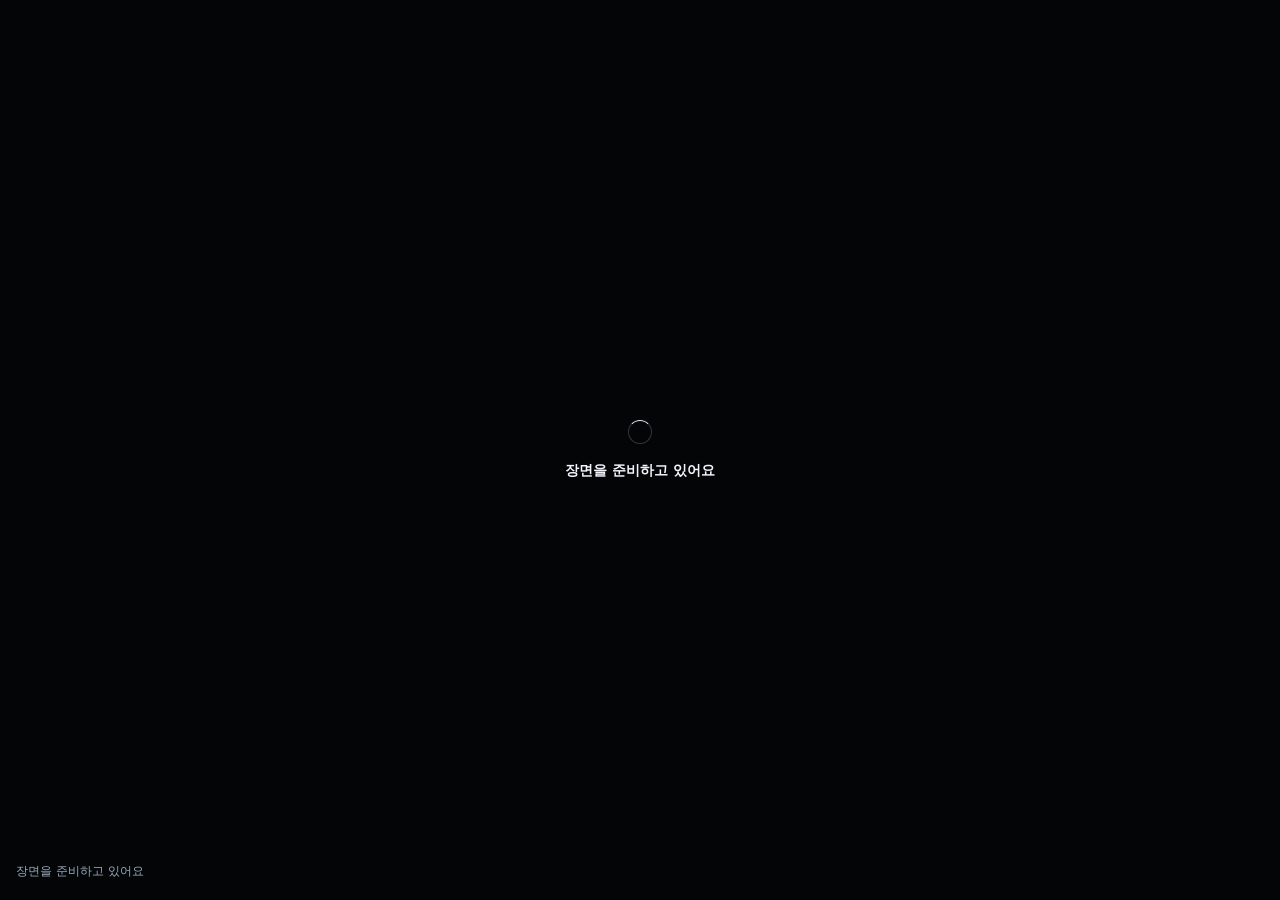
==== embed-example.html @ 719fa4ab "Publish interactive cassette viewer and iframe transition API" ====
<!doctype html><html lang="ko"><head><meta charset="utf-8"><meta name="viewport" content="width=device-width,initial-scale=1"><title>기억의 안쪽으로 · 삽입 예제</title><link rel="icon" href="data:,"><style>*{box-sizing:border-box}body{margin:0;background:#030507;color:#edf2fb;font:16px system-ui}iframe{width:100%;height:100dvh;border:0;position:fixed;inset:0;transition:opacity .35s}iframe.finished{opacity:0;pointer-events:none}main{height:100dvh;display:grid;place-content:center;text-align:center;padding:24px}button{font:inherit;padding:12px 22px;border:1px solid #fff4;border-radius:28px;background:transparent;color:inherit;cursor:pointer}#state{font-size:12px;color:#9caabc;position:fixed;bottom:8px;left:16px;z-index:3;pointer-events:none}</style></head><body><main><h1>다음 이야기</h1><p>여기에 연결할 웹페이지의 콘텐츠를 넣으세요.</p><button id="again">다시 바라보기</button></main><iframe id="memory" title="기억의 안쪽으로" allow="fullscreen" loading="eager"></iframe><p id="state" role="status">장면을 준비하고 있어요</p><script>
const frame=document.getElementById('memory'),status=document.getElementById('state');
// In production use your published address, or pass ?viewer=https://.../ .
const address=new URLSearchParams(location.search).get('viewer')||'./';
const source=new URL(address,location.href);if(!['https:','http:'].includes(source.protocol))throw Error('HTTP(S) viewer required');frame.src=source.href;
function command(command,extra={}){frame.contentWindow.postMessage({channel:'memory-tape',version:1,command,...extra},source.origin);}
window.addEventListener('message',e=>{if(e.source!==frame.contentWindow||e.origin!==source.origin||e.data?.channel!=='memory-tape'||e.data.version!==1)return;const event=e.data.event;document.body.dataset.event=event;status.textContent=event==='ready'?'드래그 · 스크롤 · 테이프 안으로':event==='start'?'':event==='complete'?'전환 완료':event==='error'?'장면을 열 수 없습니다':'';if(event==='covered'||event==='complete')frame.classList.add('finished');});
document.getElementById('again').onclick=()=>{frame.classList.remove('finished');command('reset');status.textContent='드래그 · 스크롤 · 테이프 안으로';};
</script></body></html>
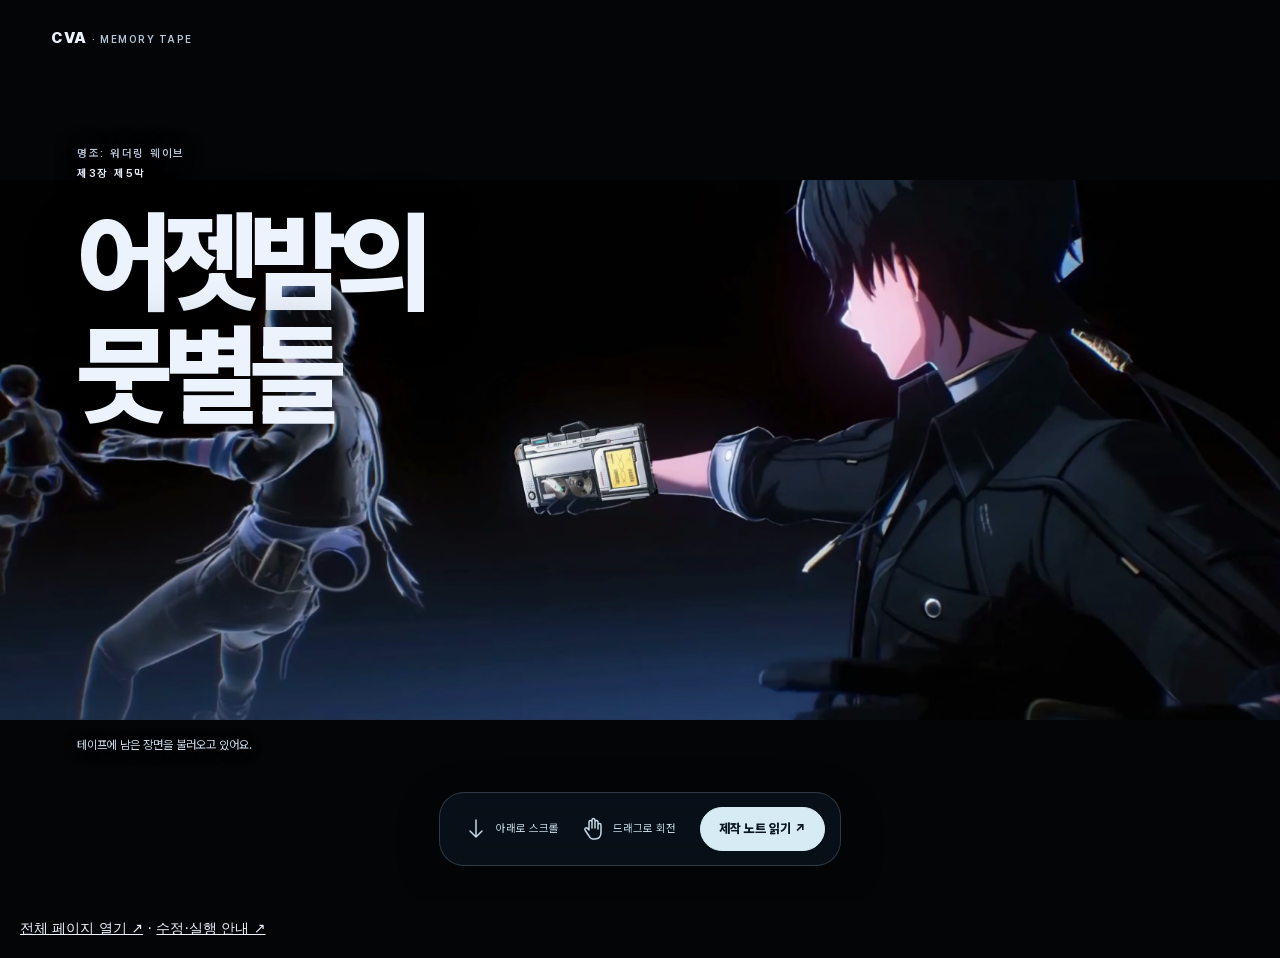
==== commit 6dc92c75: "Connect the current cinematic viewer and public source metadata Publish the current single-owner sce" ====
--- a/embed-example.html
+++ b/embed-example.html
@@ -1,9 +1 @@
-<!doctype html><html lang="ko"><head><meta charset="utf-8"><meta name="viewport" content="width=device-width,initial-scale=1"><title>기억의 안쪽으로 · 삽입 예제</title><link rel="icon" href="data:,"><style>*{box-sizing:border-box}body{margin:0;background:#030507;color:#edf2fb;font:16px system-ui}iframe{width:100%;height:100dvh;border:0;position:fixed;inset:0;transition:opacity .35s}iframe.finished{opacity:0;pointer-events:none}main{height:100dvh;display:grid;place-content:center;text-align:center;padding:24px}button{font:inherit;padding:12px 22px;border:1px solid #fff4;border-radius:28px;background:transparent;color:inherit;cursor:pointer}#state{font-size:12px;color:#9caabc;position:fixed;bottom:8px;left:16px;z-index:3;pointer-events:none}</style></head><body><main><h1>다음 이야기</h1><p>여기에 연결할 웹페이지의 콘텐츠를 넣으세요.</p><button id="again">다시 바라보기</button></main><iframe id="memory" title="기억의 안쪽으로" allow="fullscreen" loading="eager"></iframe><p id="state" role="status">장면을 준비하고 있어요</p><script>
-const frame=document.getElementById('memory'),status=document.getElementById('state');
-// In production use your published address, or pass ?viewer=https://.../ .
-const address=new URLSearchParams(location.search).get('viewer')||'./';
-const source=new URL(address,location.href);if(!['https:','http:'].includes(source.protocol))throw Error('HTTP(S) viewer required');frame.src=source.href;
-function command(command,extra={}){frame.contentWindow.postMessage({channel:'memory-tape',version:1,command,...extra},source.origin);}
-window.addEventListener('message',e=>{if(e.source!==frame.contentWindow||e.origin!==source.origin||e.data?.channel!=='memory-tape'||e.data.version!==1)return;const event=e.data.event;document.body.dataset.event=event;status.textContent=event==='ready'?'드래그 · 스크롤 · 테이프 안으로':event==='start'?'':event==='complete'?'전환 완료':event==='error'?'장면을 열 수 없습니다':'';if(event==='covered'||event==='complete')frame.classList.add('finished');});
-document.getElementById('again').onclick=()=>{frame.classList.remove('finished');command('reset');status.textContent='드래그 · 스크롤 · 테이프 안으로';};
-</script></body></html>
+<!doctype html><html lang="ko"><head><meta charset="utf-8"><meta name="viewport" content="width=device-width,initial-scale=1"><title>Memory Tape · 삽입 예제</title><style>html,body{margin:0;background:#030507;color:#edf3fc;font:14px system-ui}iframe{display:block;border:0;width:100%;height:100svh}a{color:inherit}footer{padding:20px}</style></head><body><iframe src="memory.html" title="Memory Tape 실제 장면·카메라·전환 예시"></iframe><footer><a href="memory.html">전체 페이지 열기 ↗</a> · <a href="README.md">수정·실행 안내 ↗</a></footer></body></html>
